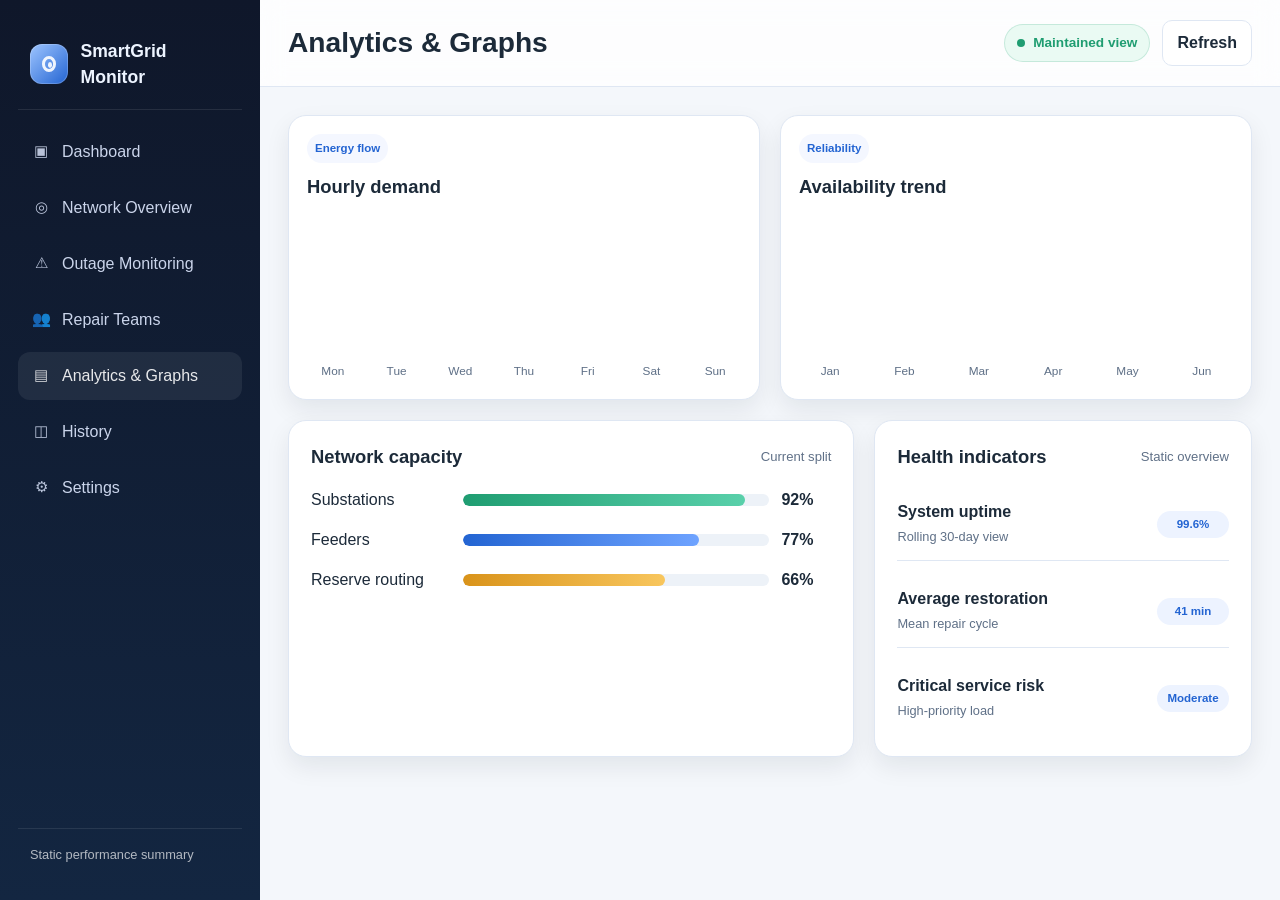
==== analytics.html @ f93d68ac "Update project" ====
<!DOCTYPE html>
<html lang="en">
  <head>
    <meta charset="UTF-8" />
    <meta name="viewport" content="width=device-width, initial-scale=1.0" />
    <meta name="description" content="Analytics and graph summary for SmartGrid Monitor." />
    <title>SmartGrid Monitor | Analytics</title>
    <link rel="stylesheet" href="css/styles.css" />
  </head>
  <body>
    <div class="app-shell">
      <aside class="sidebar" aria-label="Main navigation">
        <div class="brand">
          <div class="brand-mark" aria-hidden="true"></div>
          <div class="brand-text">SmartGrid Monitor</div>
        </div>

        <nav class="nav" aria-label="Sidebar navigation">
          <a class="nav-item" href="index.html"><span class="nav-icon">▣</span> Dashboard</a>
          <a class="nav-item" href="network.html"><span class="nav-icon">◎</span> Network Overview</a>
          <a class="nav-item" href="outages.html"><span class="nav-icon">⚠</span> Outage Monitoring</a>
          <a class="nav-item" href="teams.html"><span class="nav-icon">👥</span> Repair Teams</a>
          <a class="nav-item active" href="analytics.html"><span class="nav-icon">▤</span> Analytics &amp; Graphs</a>
          <a class="nav-item" href="history.html"><span class="nav-icon">◫</span> History</a>
          <a class="nav-item" href="settings.html"><span class="nav-icon">⚙</span> Settings</a>
        </nav>

        <div class="sidebar-footer">Static performance summary</div>
      </aside>

      <div class="main-panel">
        <header class="topbar">
          <div class="page-heading">
            <h1>Analytics &amp; Graphs</h1>
          </div>
          <div class="topbar-meta">
            <span class="status-pill"><span class="status-dot"></span> Maintained view</span>
            <a class="header-action" href="analytics.html">Refresh</a>
          </div>
        </header>

        <main class="content">
          <div class="chart-grid">
            <article class="card chart-card">
              <span class="static-note">Energy flow</span>
              <h2 class="panel-title">Hourly demand</h2>
              <div class="bar-chart" aria-label="Bar chart of power demand">
                <div class="bar-group"><div class="bar-stack"><div class="bar" style="height: 62%"></div></div><span class="bar-label">Mon</span></div>
                <div class="bar-group"><div class="bar-stack"><div class="bar" style="height: 70%"></div></div><span class="bar-label">Tue</span></div>
                <div class="bar-group"><div class="bar-stack"><div class="bar" style="height: 58%"></div></div><span class="bar-label">Wed</span></div>
                <div class="bar-group"><div class="bar-stack"><div class="bar alt" style="height: 88%"></div></div><span class="bar-label">Thu</span></div>
                <div class="bar-group"><div class="bar-stack"><div class="bar alt" style="height: 76%"></div></div><span class="bar-label">Fri</span></div>
                <div class="bar-group"><div class="bar-stack"><div class="bar warn" style="height: 65%"></div></div><span class="bar-label">Sat</span></div>
                <div class="bar-group"><div class="bar-stack"><div class="bar danger" style="height: 34%"></div></div><span class="bar-label">Sun</span></div>
              </div>
            </article>

            <article class="card chart-card">
              <span class="static-note">Reliability</span>
              <h2 class="panel-title">Availability trend</h2>
              <div class="bar-chart" aria-label="Reliability trend chart">
                <div class="bar-group"><div class="bar-stack"><div class="bar alt" style="height: 88%"></div></div><span class="bar-label">Jan</span></div>
                <div class="bar-group"><div class="bar-stack"><div class="bar alt" style="height: 92%"></div></div><span class="bar-label">Feb</span></div>
                <div class="bar-group"><div class="bar-stack"><div class="bar" style="height: 86%"></div></div><span class="bar-label">Mar</span></div>
                <div class="bar-group"><div class="bar-stack"><div class="bar warn" style="height: 76%"></div></div><span class="bar-label">Apr</span></div>
                <div class="bar-group"><div class="bar-stack"><div class="bar danger" style="height: 56%"></div></div><span class="bar-label">May</span></div>
                <div class="bar-group"><div class="bar-stack"><div class="bar" style="height: 81%"></div></div><span class="bar-label">Jun</span></div>
              </div>
            </article>
          </div>

          <section class="section-grid" style="margin-top: 20px;">
            <article class="card panel">
              <div class="panel-header">
                <h2 class="panel-title">Network capacity</h2>
                <span class="muted">Current split</span>
              </div>

              <div class="progress-stack">
                <div class="progress-row">
                  <span>Substations</span>
                  <div class="progress-bar"><span class="safe" style="width: 92%"></span></div>
                  <strong>92%</strong>
                </div>
                <div class="progress-row">
                  <span>Feeders</span>
                  <div class="progress-bar"><span style="width: 77%"></span></div>
                  <strong>77%</strong>
                </div>
                <div class="progress-row">
                  <span>Reserve routing</span>
                  <div class="progress-bar"><span class="warn" style="width: 66%"></span></div>
                  <strong>66%</strong>
                </div>
              </div>
            </article>

            <article class="card panel">
              <div class="panel-header">
                <h2 class="panel-title">Health indicators</h2>
                <span class="muted">Static overview</span>
              </div>

              <div class="signal-list">
                <div class="signal-item">
                  <div class="signal-meta">
                    <strong>System uptime</strong>
                    <span>Rolling 30-day view</span>
                  </div>
                  <span class="badge">99.6%</span>
                </div>
                <div class="signal-item">
                  <div class="signal-meta">
                    <strong>Average restoration</strong>
                    <span>Mean repair cycle</span>
                  </div>
                  <span class="badge">41 min</span>
                </div>
                <div class="signal-item">
                  <div class="signal-meta">
                    <strong>Critical service risk</strong>
                    <span>High-priority load</span>
                  </div>
                  <span class="badge">Moderate</span>
                </div>
              </div>
            </article>
          </section>
        </main>
      </div>
    </div>
  </body>
</html>
---- css/styles.css ----
:root {
  --bg: #f4f7fb;
  --panel: #ffffff;
  --panel-soft: #edf3ff;
  --sidebar: #0f172a;
  --sidebar-soft: #132641;
  --nav: #dfeafc;
  --line: #dfe7f3;
  --text: #1c2a39;
  --muted: #5f7087;
  --blue: #2364d2;
  --blue-soft: #e9f1ff;
  --green: #1f9d71;
  --green-soft: #eafaf3;
  --red: #dc3d4b;
  --red-soft: #ffebee;
  --amber: #d9931a;
  --amber-soft: #fff4dc;
  --gray: #7f8fa8;
  --shadow: 0 10px 25px rgba(15, 23, 42, 0.08);
}

* { box-sizing: border-box; }

html { scroll-behavior: smooth; }

body {
  margin: 0;
  font-family: "Segoe UI", Tahoma, sans-serif;
  background: var(--bg);
  color: var(--text);
  line-height: 1.5;
}

a { color: inherit; text-decoration: none; }

img { max-width: 100%; display: block; }

.app-shell {
  display: grid;
  grid-template-columns: 260px minmax(0, 1fr);
  min-height: 100vh;
}

.sidebar {
  background: linear-gradient(180deg, var(--sidebar) 0%, var(--sidebar-soft) 100%);
  color: #edf4ff;
  padding: 28px 18px;
  display: flex;
  flex-direction: column;
}

.brand {
  display: flex;
  align-items: center;
  gap: 12px;
  padding: 10px 12px 18px;
  border-bottom: 1px solid rgba(255,255,255,0.09);
  margin-bottom: 18px;
}

.brand-mark {
  width: 40px;
  height: 40px;
  border-radius: 12px;
  background: linear-gradient(135deg, #9ec5ff 0%, #2364d2 100%);
  position: relative;
  box-shadow: inset 0 0 0 1px rgba(255,255,255,0.2);
}

.brand-mark::before,
.brand-mark::after {
  content: "";
  position: absolute;
  inset: 12px;
  border-radius: 50%;
  border: 3px solid rgba(255,255,255,0.9);
}

.brand-mark::after {
  inset: 18px 16px 16px 18px;
  border-width: 2px;
}

.brand-text {
  font-size: 1.1rem;
  font-weight: 700;
}

.nav {
  display: flex;
  flex-direction: column;
  gap: 8px;
}

.nav-item {
  display: flex;
  align-items: center;
  gap: 12px;
  padding: 12px 14px;
  border-radius: 12px;
  color: #dfe9ff;
  opacity: 0.9;
  transition: 0.2s ease;
}

.nav-item:hover,
.nav-item.active {
  background: rgba(255,255,255,0.08);
  color: #ffffff;
}

.nav-icon {
  width: 18px;
  text-align: center;
  font-size: 0.95rem;
  opacity: 0.9;
}

.sidebar-footer {
  margin-top: auto;
  padding: 16px 12px 8px;
  border-top: 1px solid rgba(255,255,255,0.09);
  font-size: 0.8rem;
  color: rgba(255,255,255,0.68);
}

.main-panel {
  min-width: 0;
  display: flex;
  flex-direction: column;
}

.topbar {
  background: rgba(255,255,255,0.76);
  backdrop-filter: blur(12px);
  border-bottom: 1px solid var(--line);
  padding: 20px 28px;
  display: flex;
  align-items: center;
  justify-content: space-between;
  gap: 12px;
}

.page-heading h1 {
  margin: 0;
  font-size: clamp(1.6rem, 2.2vw, 2.2rem);
}

.topbar-meta {
  display: flex;
  align-items: center;
  gap: 12px;
}

.status-pill {
  display: inline-flex;
  align-items: center;
  gap: 8px;
  border-radius: 999px;
  padding: 8px 12px;
  font-size: 0.85rem;
  font-weight: 600;
  background: var(--green-soft);
  color: var(--green);
  border: 1px solid rgba(31,157,113,0.18);
}

.status-dot {
  width: 8px;
  height: 8px;
  border-radius: 50%;
  background: currentColor;
  display: inline-block;
}

.header-action {
  padding: 10px 14px;
  border-radius: 10px;
  border: 1px solid var(--line);
  background: var(--panel);
  color: var(--text);
  font-weight: 600;
}

.content {
  padding: 28px;
}

.grid {
  display: grid;
  gap: 20px;
}

.stats-grid {
  grid-template-columns: repeat(auto-fit, minmax(180px, 1fr));
}

.card {
  background: var(--panel);
  border: 1px solid var(--line);
  border-radius: 18px;
  box-shadow: var(--shadow);
}

.stat-card {
  padding: 20px 18px;
  display: flex;
  flex-direction: column;
  gap: 8px;
}

.stat-label {
  color: var(--muted);
  font-size: 0.78rem;
  text-transform: uppercase;
  letter-spacing: 0.04em;
  font-weight: 700;
}

.stat-value {
  font-size: clamp(1.7rem, 2.1vw, 2.2rem);
  font-weight: 700;
}

.stat-foot {
  color: var(--muted);
  font-size: 0.8rem;
}

.green-bg { background: var(--green-soft); }
.red-bg { background: var(--red-soft); }
.blue-bg { background: var(--blue-soft); }
.amber-bg { background: var(--amber-soft); }
.gray-bg { background: #f1f3f8; }

.section-grid {
  display: grid;
  grid-template-columns: 1.5fr 1fr;
  gap: 20px;
}

.panel {
  padding: 22px;
}

.panel-header {
  display: flex;
  align-items: center;
  justify-content: space-between;
  gap: 16px;
  margin-bottom: 18px;
}

.panel-title {
  margin: 0;
  font-size: 1.15rem;
}

.muted {
  color: var(--muted);
  font-size: 0.82rem;
}

.progress-stack {
  display: grid;
  gap: 16px;
}

.progress-row {
  display: grid;
  grid-template-columns: 140px 1fr 50px;
  align-items: center;
  gap: 12px;
}

.progress-bar {
  position: relative;
  height: 12px;
  background: #edf2f8;
  border-radius: 999px;
  overflow: hidden;
}

.progress-bar span {
  display: block;
  height: 100%;
  border-radius: inherit;
  background: linear-gradient(90deg, var(--blue) 0%, #6ea3ff 100%);
}

.progress-bar .warn { background: linear-gradient(90deg, var(--amber) 0%, #f8c65d 100%); }
.progress-bar .danger { background: linear-gradient(90deg, var(--red) 0%, #f07d8d 100%); }
.progress-bar .safe { background: linear-gradient(90deg, var(--green) 0%, #59d0aa 100%); }

.district-grid {
  display: grid;
  grid-template-columns: repeat(3, minmax(0, 1fr));
  gap: 16px;
}

.district-card {
  padding: 16px;
  border-radius: 14px;
  border: 1px solid var(--line);
  background: linear-gradient(180deg, #ffffff 0%, #f7faff 100%);
}

.district-card h3 {
  margin: 0 0 12px;
  font-size: 1rem;
}

.mini-bars {
  display: grid;
  gap: 10px;
}

.mini-row {
  display: grid;
  grid-template-columns: 80px 1fr 34px;
  align-items: center;
  gap: 8px;
  font-size: 0.78rem;
  color: var(--muted);
}

.table-wrap {
  overflow-x: auto;
}

.table {
  width: 100%;
  border-collapse: collapse;
}

.table th,
.table td {
  text-align: left;
  padding: 12px 10px;
  border-bottom: 1px solid var(--line);
  vertical-align: top;
}

.table th {
  color: var(--muted);
  background: #f8faff;
  font-size: 0.76rem;
  text-transform: uppercase;
  letter-spacing: 0.04em;
}

.status-label {
  display: inline-flex;
  align-items: center;
  justify-content: center;
  border-radius: 999px;
  padding: 6px 10px;
  font-size: 0.74rem;
  font-weight: 700;
  border: 1px solid transparent;
}

.status-available { background: var(--green-soft); color: var(--green); }
.status-dispatched { background: var(--blue-soft); color: var(--blue); }
.status-repairing { background: var(--amber-soft); color: var(--amber); }
.status-unavailable { background: #f4f5f7; color: var(--gray); }
.status-critical { background: var(--red-soft); color: var(--red); }
.status-watch { background: var(--amber-soft); color: var(--amber); }

.signal-list {
  display: grid;
  gap: 14px;
}

.signal-item {
  display: flex;
  align-items: center;
  justify-content: space-between;
  gap: 12px;
  padding: 12px 0;
  border-bottom: 1px solid var(--line);
}

.signal-item:last-child { border-bottom: none; }

.signal-meta strong { display: block; }

.signal-meta span { color: var(--muted); font-size: 0.8rem; }

.badge {
  min-width: 72px;
  text-align: center;
  padding: 5px 8px;
  border-radius: 999px;
  font-size: 0.72rem;
  font-weight: 700;
  background: var(--panel-soft);
  color: var(--blue);
}

.timeline {
  display: grid;
  gap: 12px;
}

.timeline-item {
  display: grid;
  grid-template-columns: 42px 1fr;
  gap: 12px;
  align-items: start;
}

.timeline-dot {
  width: 12px;
  height: 12px;
  margin-top: 7px;
  border-radius: 50%;
  background: var(--blue);
  box-shadow: 0 0 0 4px rgba(35,100,210,0.12);
}

.timeline-item:nth-child(2) .timeline-dot { background: var(--green); box-shadow: 0 0 0 4px rgba(31,157,113,0.12); }
.timeline-item:nth-child(3) .timeline-dot { background: var(--amber); box-shadow: 0 0 0 4px rgba(217,147,26,0.12); }

.summary-strip {
  display: flex;
  flex-wrap: wrap;
  gap: 12px;
  margin-top: 12px;
}

.pill {
  background: var(--panel-soft);
  color: var(--blue);
  border: 1px solid rgba(35,100,210,0.12);
  padding: 7px 10px;
  border-radius: 999px;
  font-size: 0.8rem;
  font-weight: 600;
}

.network-board {
  background: linear-gradient(160deg, #f6faff 0%, #eef5ff 100%);
  border: 1px solid var(--line);
  border-radius: 18px;
  padding: 18px;
  overflow: hidden;
}

.network-svg {
  width: 100%;
  height: auto;
  display: block;
}

.legend {
  display: flex;
  flex-wrap: wrap;
  gap: 12px;
  margin-top: 16px;
}

.legend-item {
  display: inline-flex;
  align-items: center;
  gap: 8px;
  font-size: 0.8rem;
  color: var(--muted);
}

.legend-swatch {
  width: 14px;
  height: 14px;
  border-radius: 5px;
  display: inline-block;
}

.chart-grid {
  display: grid;
  grid-template-columns: repeat(2, minmax(0, 1fr));
  gap: 20px;
}

.chart-card {
  padding: 18px;
}

.bar-chart {
  display: flex;
  align-items: flex-end;
  gap: 12px;
  height: 180px;
  padding-top: 15px;
}

.bar-group {
  flex: 1;
  display: flex;
  flex-direction: column;
  align-items: center;
  justify-content: flex-end;
  gap: 10px;
  min-height: 100%;
}

.bar-stack {
  display: flex;
  align-items: flex-end;
  gap: 6px;
  min-height: 120px;
}

.bar {
  width: 18px;
  border-radius: 8px 8px 0 0;
  background: linear-gradient(180deg, var(--blue) 0%, #7cb6ff 100%);
}

.bar.alt { background: linear-gradient(180deg, var(--green) 0%, #7ed3af 100%); }
.bar.warn { background: linear-gradient(180deg, var(--amber) 0%, #f3d58d 100%); }
.bar.danger { background: linear-gradient(180deg, var(--red) 0%, #ef8f9a 100%); }

.bar-label {
  font-size: 0.74rem;
  color: var(--muted);
}

.static-note {
  display: inline-block;
  padding: 6px 8px;
  border-radius: 999px;
  background: #f4f7ff;
  color: var(--blue);
  font-size: 0.72rem;
  font-weight: 700;
  margin-bottom: 10px;
}

.details-card {
  padding: 18px;
  border-radius: 16px;
  background: linear-gradient(160deg, #ffffff 0%, #f8fbff 100%);
  border: 1px solid var(--line);
}

.details-grid {
  display: grid;
  grid-template-columns: repeat(2, minmax(0, 1fr));
  gap: 14px 18px;
}

.details-grid div {
  padding: 10px 12px;
  border-radius: 12px;
  background: #f7f9fd;
  border: 1px solid var(--line);
}

.details-grid strong {
  display: block;
  margin-bottom: 4px;
  font-size: 0.76rem;
  color: var(--muted);
  text-transform: uppercase;
  letter-spacing: 0.04em;
}

.settings-grid {
  display: grid;
  grid-template-columns: repeat(auto-fit, minmax(220px, 1fr));
  gap: 18px;
}

.setting-card {
  padding: 18px;
}

.setting-list {
  list-style: none;
  margin: 0;
  padding: 0;
  display: grid;
  gap: 10px;
}

.setting-list li {
  display: flex;
  justify-content: space-between;
  gap: 12px;
  padding-bottom: 8px;
  border-bottom: 1px solid var(--line);
  color: var(--muted);
}

.setting-list li:last-child { border-bottom: none; padding-bottom: 0; }

.summary-box {
  display: grid;
  grid-template-columns: repeat(3, minmax(0, 1fr));
  gap: 16px;
  margin-top: 10px;
}

.kpi-box {
  padding: 18px;
  border-radius: 16px;
  background: linear-gradient(180deg, #f8fbff 0%, #eef5ff 100%);
  border: 1px solid var(--line);
}

.kpi-box strong {
  display: block;
  font-size: 1.5rem;
  margin-top: 4px;
}

.filter-row {
  display: flex;
  gap: 10px;
  flex-wrap: wrap;
  margin-bottom: 16px;
}

.filter-chip {
  display: inline-flex;
  align-items: center;
  justify-content: center;
  padding: 8px 12px;
  border-radius: 999px;
  border: 1px solid var(--line);
  background: var(--panel);
  font-weight: 600;
  color: var(--muted);
}

.filter-chip.active {
  background: var(--blue-soft);
  border-color: rgba(35,100,210,0.2);
  color: var(--blue);
}

@media (max-width: 980px) {
  .app-shell {
    grid-template-columns: 1fr;
  }

  .sidebar {
    padding-bottom: 12px;
  }

  .nav {
    display: grid;
    grid-template-columns: repeat(2, minmax(0, 1fr));
  }

  .section-grid,
  .chart-grid,
  .district-grid {
    grid-template-columns: 1fr;
  }
}

@media (max-width: 640px) {
  .content,
  .topbar {
    padding-left: 16px;
    padding-right: 16px;
  }

  .topbar {
    flex-wrap: wrap;
  }

  .nav {
    grid-template-columns: 1fr;
  }

  .summary-box {
    grid-template-columns: 1fr;
  }

  .progress-row {
    grid-template-columns: 1fr;
    gap: 8px;
  }

  .details-grid {
    grid-template-columns: 1fr;
  }
}
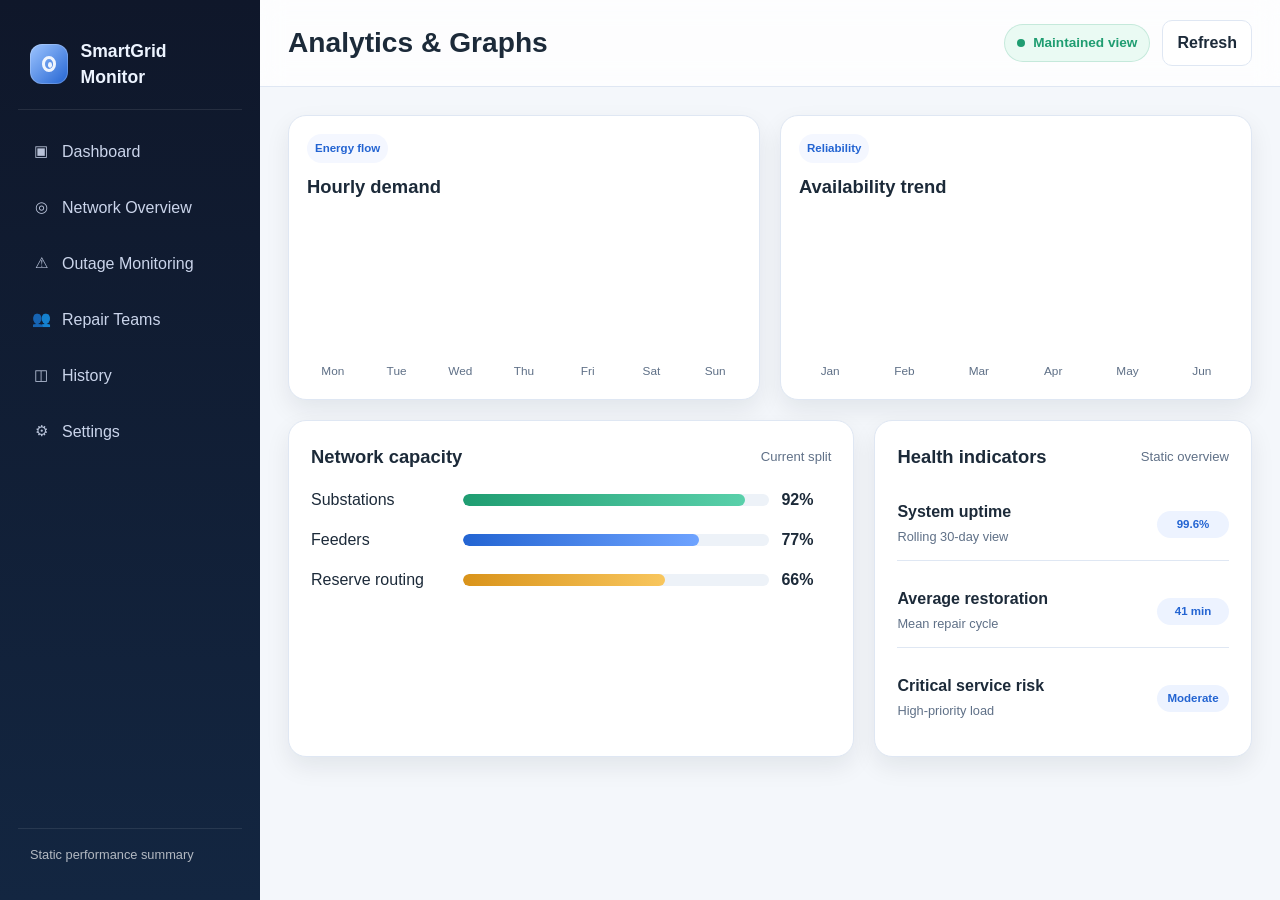
==== commit 6f23f8df: "frontend update" ====
--- a/analytics.html
+++ b/analytics.html
@@ -20,7 +20,6 @@
           <a class="nav-item" href="network.html"><span class="nav-icon">◎</span> Network Overview</a>
           <a class="nav-item" href="outages.html"><span class="nav-icon">⚠</span> Outage Monitoring</a>
           <a class="nav-item" href="teams.html"><span class="nav-icon">👥</span> Repair Teams</a>
-          <a class="nav-item active" href="analytics.html"><span class="nav-icon">▤</span> Analytics &amp; Graphs</a>
           <a class="nav-item" href="history.html"><span class="nav-icon">◫</span> History</a>
           <a class="nav-item" href="settings.html"><span class="nav-icon">⚙</span> Settings</a>
         </nav>
--- a/css/styles.css
+++ b/css/styles.css
@@ -166,6 +166,50 @@
   border: 1px solid rgba(31,157,113,0.18);
 }
 
+.grid-status-badge {
+  display: inline-flex;
+  align-items: center;
+  gap: 8px;
+  border: 1px solid transparent;
+  border-radius: 999px;
+  padding: 8px 12px;
+  font-size: 0.85rem;
+  font-weight: 700;
+  white-space: nowrap;
+}
+
+.grid-status-badge::before {
+  width: 8px;
+  height: 8px;
+  border-radius: 50%;
+  background: currentColor;
+  content: "";
+}
+
+.grid-status-badge.is-loading {
+  background: #f1f3f8;
+  border-color: var(--line);
+  color: var(--muted);
+}
+
+.grid-status-badge.is-stable {
+  background: var(--green-soft);
+  border-color: rgba(31,157,113,0.22);
+  color: var(--green);
+}
+
+.grid-status-badge.is-outage {
+  background: var(--amber-soft);
+  border-color: rgba(217,147,26,0.24);
+  color: var(--amber);
+}
+
+.grid-status-badge.is-critical {
+  background: var(--red-soft);
+  border-color: rgba(220,61,75,0.22);
+  color: var(--red);
+}
+
 .status-dot {
   width: 8px;
   height: 8px;
@@ -240,6 +284,60 @@
   gap: 20px;
 }
 
+.section-grid > * {
+  min-width: 0;
+}
+
+.network-action-layout {
+  display: grid;
+  grid-template-columns: minmax(0, 1fr) 220px;
+  align-items: stretch;
+  gap: 16px;
+  min-width: 0;
+}
+
+.network-actions {
+  display: flex;
+  flex-direction: column;
+  justify-content: center;
+  gap: 12px;
+}
+
+.network-actions .panel-title {
+  margin-bottom: 6px;
+}
+
+.network-actions .header-action {
+  width: 100%;
+  min-height: 44px;
+  cursor: pointer;
+  transition: background-color 180ms ease, border-color 180ms ease,
+    box-shadow 180ms ease, color 180ms ease, transform 180ms ease;
+}
+
+.network-actions .header-action:hover {
+  border-color: #b9c9df;
+  background: #f5f8fd;
+  box-shadow: 0 5px 12px rgba(15, 23, 42, 0.09);
+  transform: translateY(-1px);
+}
+
+.network-actions .header-action:focus-visible {
+  outline: 3px solid rgba(35, 100, 210, 0.3);
+  outline-offset: 2px;
+}
+
+.network-actions .header-action.is-primary {
+  border-color: var(--blue);
+  background: var(--blue);
+  color: #ffffff;
+}
+
+.network-actions .header-action.is-primary:hover {
+  border-color: #174eae;
+  background: #174eae;
+}
+
 .panel {
   padding: 22px;
 }
@@ -367,6 +465,21 @@
 .status-unavailable { background: #f4f5f7; color: var(--gray); }
 .status-critical { background: var(--red-soft); color: var(--red); }
 .status-watch { background: var(--amber-soft); color: var(--amber); }
+
+.priority-score {
+  display: inline-flex;
+  align-items: center;
+  justify-content: center;
+  min-width: 72px;
+  padding: 5px 10px;
+  border: 1px solid rgba(35, 100, 210, 0.18);
+  border-radius: 999px;
+  background: var(--blue-soft);
+  color: var(--blue);
+  font-size: 0.8rem;
+  font-weight: 700;
+  white-space: nowrap;
+}
 
 .signal-list {
   display: grid;
@@ -454,6 +567,77 @@
   display: block;
 }
 
+.modal[hidden] {
+  display: none;
+}
+
+.modal {
+  position: fixed;
+  inset: 0;
+  z-index: 1000;
+  display: grid;
+  place-items: center;
+  padding: 20px;
+}
+
+.modal-backdrop {
+  position: absolute;
+  inset: 0;
+  background: rgba(15, 23, 42, 0.48);
+}
+
+.modal-dialog {
+  position: relative;
+  z-index: 1;
+  width: min(100%, 480px);
+  padding: 24px;
+  background: var(--panel);
+  box-shadow: 0 24px 70px rgba(15, 23, 42, 0.24);
+}
+
+.modal-close {
+  border: 0;
+  background: transparent;
+  color: var(--muted);
+  font-size: 1.6rem;
+  cursor: pointer;
+}
+
+.form-field {
+  display: grid;
+  gap: 6px;
+  margin: 16px 0;
+}
+
+.form-field label {
+  font-size: 0.9rem;
+  font-weight: 600;
+}
+
+.form-field input,
+.form-field select {
+  width: 100%;
+  padding: 10px 12px;
+  border: 1px solid var(--line);
+  border-radius: 10px;
+  background: var(--panel);
+  color: var(--text);
+  font: inherit;
+}
+
+.modal-actions {
+  display: flex;
+  justify-content: flex-end;
+  gap: 10px;
+  margin-top: 20px;
+}
+
+.modal-error {
+  min-height: 1.2em;
+  margin: 8px 0;
+  color: var(--red);
+}
+
 .legend {
   display: flex;
   flex-wrap: wrap;
@@ -656,8 +840,23 @@
 
   .section-grid,
   .chart-grid,
-  .district-grid {
+  .district-grid,
+  .network-action-layout {
     grid-template-columns: 1fr;
+  }
+
+  .network-actions {
+    flex-direction: row;
+    flex-wrap: wrap;
+  }
+
+  .network-actions .header-action {
+    width: auto;
+    flex: 1 1 160px;
+  }
+
+  .network-actions .panel-title {
+    flex-basis: 100%;
   }
 }
 
@@ -672,6 +871,10 @@
     flex-wrap: wrap;
   }
 
+  .topbar-meta {
+    flex-wrap: wrap;
+  }
+
   .nav {
     grid-template-columns: 1fr;
   }
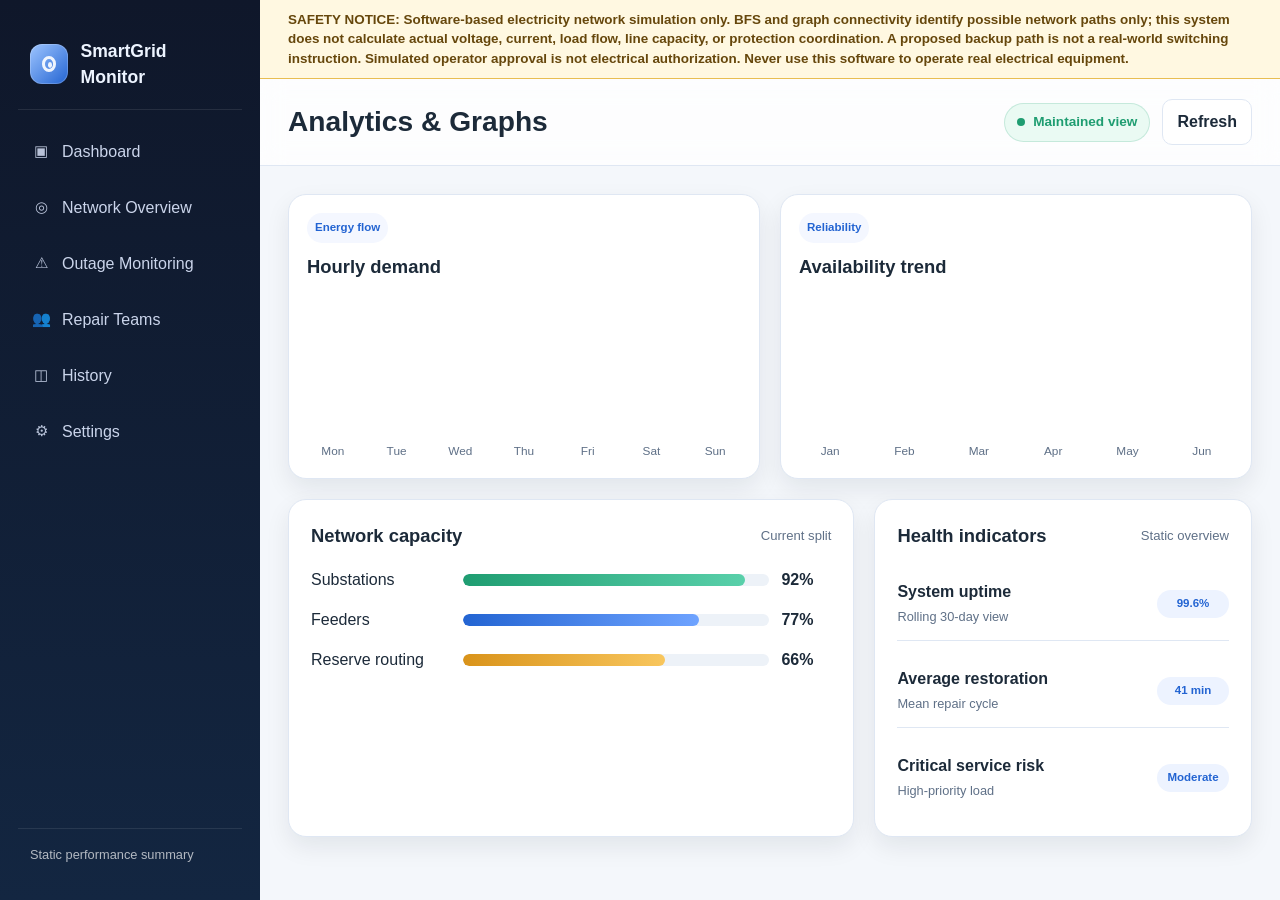
==== commit 628a9d56: "Approval & Repair time" ====
--- a/analytics.html
+++ b/analytics.html
@@ -28,6 +28,9 @@
       </aside>
 
       <div class="main-panel">
+        <aside class="safety-notice" role="note" aria-label="Electrical safety notice">
+          SAFETY NOTICE: Software-based electricity network simulation only. BFS and graph connectivity identify possible network paths only; this system does not calculate actual voltage, current, load flow, line capacity, or protection coordination. A proposed backup path is not a real-world switching instruction. Simulated operator approval is not electrical authorization. Never use this software to operate real electrical equipment.
+        </aside>
         <header class="topbar">
           <div class="page-heading">
             <h1>Analytics &amp; Graphs</h1>
--- a/css/styles.css
+++ b/css/styles.css
@@ -142,6 +142,19 @@
   gap: 12px;
 }
 
+.safety-notice {
+  position: sticky;
+  top: 0;
+  z-index: 5;
+  padding: 10px 28px;
+  border-bottom: 1px solid #e8be52;
+  background: #fff8e1;
+  color: #66470c;
+  font-size: 0.84rem;
+  font-weight: 700;
+  line-height: 1.45;
+}
+
 .page-heading h1 {
   margin: 0;
   font-size: clamp(1.6rem, 2.2vw, 2.2rem);
@@ -225,6 +238,12 @@
   background: var(--panel);
   color: var(--text);
   font-weight: 600;
+}
+
+.backup-action-button {
+  margin: 2px 6px 2px 0;
+  padding: 6px 9px;
+  font-size: 12px;
 }
 
 .content {
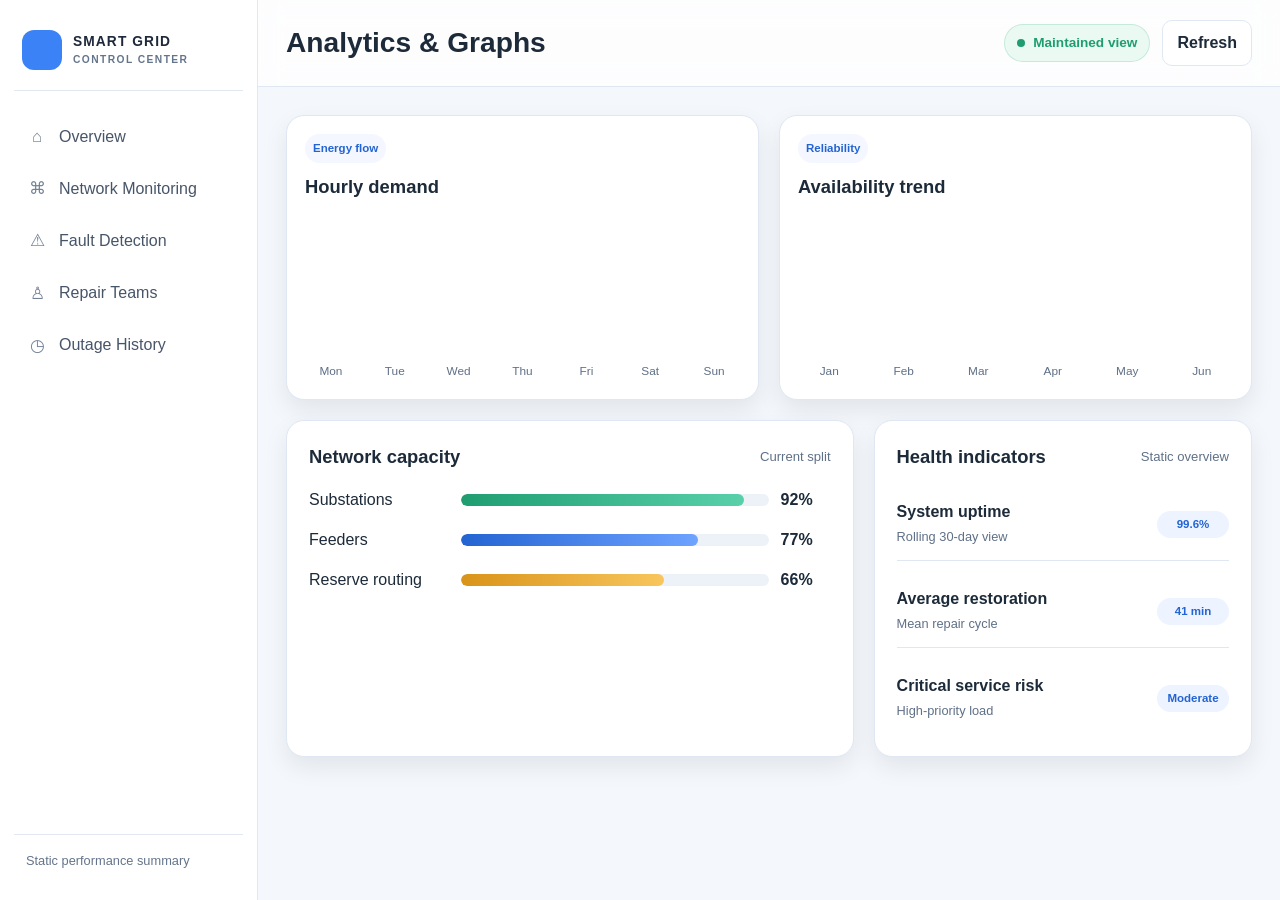
==== commit b7ae73aa: "Final fixes" ====
--- a/analytics.html
+++ b/analytics.html
@@ -7,30 +7,26 @@
     <title>SmartGrid Monitor | Analytics</title>
     <link rel="stylesheet" href="css/styles.css" />
   </head>
-  <body>
+  <body class="control-page">
     <div class="app-shell">
       <aside class="sidebar" aria-label="Main navigation">
         <div class="brand">
           <div class="brand-mark" aria-hidden="true"></div>
-          <div class="brand-text">SmartGrid Monitor</div>
+          <div class="brand-text"><strong>SMART GRID</strong><span>CONTROL CENTER</span></div>
         </div>
 
         <nav class="nav" aria-label="Sidebar navigation">
-          <a class="nav-item" href="index.html"><span class="nav-icon">▣</span> Dashboard</a>
-          <a class="nav-item" href="network.html"><span class="nav-icon">◎</span> Network Overview</a>
-          <a class="nav-item" href="outages.html"><span class="nav-icon">⚠</span> Outage Monitoring</a>
-          <a class="nav-item" href="teams.html"><span class="nav-icon">👥</span> Repair Teams</a>
-          <a class="nav-item" href="history.html"><span class="nav-icon">◫</span> History</a>
-          <a class="nav-item" href="settings.html"><span class="nav-icon">⚙</span> Settings</a>
+          <a class="nav-item" href="index.html" aria-label="Overview"><span class="nav-icon">⌂</span><span class="nav-label">Overview</span></a>
+          <a class="nav-item" href="network.html" aria-label="Network Monitoring"><span class="nav-icon">⌘</span><span class="nav-label">Network Monitoring</span></a>
+          <a class="nav-item" href="outages.html#fault-detection" aria-label="Fault Detection"><span class="nav-icon">⚠</span><span class="nav-label">Fault Detection</span></a>
+          <a class="nav-item" href="teams.html" aria-label="Repair Teams"><span class="nav-icon">♙</span><span class="nav-label">Repair Teams</span></a>
+          <a class="nav-item" href="history.html" aria-label="Outage History"><span class="nav-icon">◷</span><span class="nav-label">Outage History</span></a>
         </nav>
 
         <div class="sidebar-footer">Static performance summary</div>
       </aside>
 
       <div class="main-panel">
-        <aside class="safety-notice" role="note" aria-label="Electrical safety notice">
-          SAFETY NOTICE: Software-based electricity network simulation only. BFS and graph connectivity identify possible network paths only; this system does not calculate actual voltage, current, load flow, line capacity, or protection coordination. A proposed backup path is not a real-world switching instruction. Simulated operator approval is not electrical authorization. Never use this software to operate real electrical equipment.
-        </aside>
         <header class="topbar">
           <div class="page-heading">
             <h1>Analytics &amp; Graphs</h1>
--- a/css/styles.css
+++ b/css/styles.css
@@ -142,19 +142,6 @@
   gap: 12px;
 }
 
-.safety-notice {
-  position: sticky;
-  top: 0;
-  z-index: 5;
-  padding: 10px 28px;
-  border-bottom: 1px solid #e8be52;
-  background: #fff8e1;
-  color: #66470c;
-  font-size: 0.84rem;
-  font-weight: 700;
-  line-height: 1.45;
-}
-
 .page-heading h1 {
   margin: 0;
   font-size: clamp(1.6rem, 2.2vw, 2.2rem);
@@ -367,6 +354,34 @@
   justify-content: space-between;
   gap: 16px;
   margin-bottom: 18px;
+}
+
+.history-controls {
+  display: flex;
+  align-items: center;
+  flex-wrap: wrap;
+  gap: 12px;
+  margin-bottom: 16px;
+}
+
+.history-controls label {
+  font-weight: 600;
+}
+
+.history-controls input {
+  min-height: 40px;
+  padding: 8px 10px;
+  border: 1px solid var(--line);
+  border-radius: 10px;
+  background: var(--panel);
+  color: var(--text);
+  font: inherit;
+}
+
+.history-summary {
+  margin: 0;
+  color: var(--blue);
+  font-weight: 700;
 }
 
 .panel-title {
@@ -911,3 +926,1083 @@
     grid-template-columns: 1fr;
   }
 }
+
+.control-page .app-shell {
+  display: block;
+  min-height: 100vh;
+}
+
+.control-page .sidebar {
+  position: fixed;
+  inset: 0 auto 0 0;
+  z-index: 20;
+  width: 258px;
+  overflow-y: auto;
+  padding: 22px 14px;
+  border-right: 1px solid #e2e8f0;
+  background: #ffffff;
+  color: #1e293b;
+}
+
+.control-page .brand {
+  gap: 11px;
+  padding: 8px 8px 20px;
+  margin-bottom: 22px;
+  border-color: #e2e8f0;
+}
+
+.control-page .brand-mark {
+  flex: 0 0 40px;
+  width: 40px;
+  height: 40px;
+  border-radius: 12px;
+  background: #3b82f6;
+  box-shadow: none;
+}
+
+.control-page .brand-mark::before,
+.control-page .brand-mark::after {
+  display: none;
+}
+
+.control-page .brand-text {
+  display: grid;
+  gap: 2px;
+  font-size: 0.86rem;
+  letter-spacing: 0.08em;
+  line-height: 1.35;
+}
+
+.control-page .brand-text span {
+  color: #64748b;
+  font-size: 0.64rem;
+  letter-spacing: 0.14em;
+}
+
+.control-page .nav {
+  display: flex;
+  gap: 5px;
+}
+
+.control-page .nav-item {
+  min-height: 44px;
+  padding: 10px 12px;
+  border: 1px solid transparent;
+  border-radius: 10px;
+  color: #475569;
+  opacity: 1;
+  transition: background-color 160ms ease, color 160ms ease, border-color 160ms ease;
+}
+
+.control-page .nav-item:hover {
+  background: #f1f5f9;
+  color: #1e293b;
+}
+
+.control-page .nav-item.active {
+  border-color: rgba(59, 130, 246, 0.18);
+  background: #eff6ff;
+  color: #1d4ed8;
+}
+
+.control-page .nav-item.active::before {
+  width: 3px;
+  height: 22px;
+  margin-left: -13px;
+  border-radius: 0 4px 4px 0;
+  background: #3b82f6;
+  content: "";
+}
+
+.control-page .nav-icon {
+  flex: 0 0 20px;
+  color: #64748b;
+  font-size: 1.05rem;
+}
+
+.control-page .nav-item.active .nav-icon {
+  color: #2563eb;
+}
+
+.control-page .nav-label {
+  min-width: 0;
+}
+
+.control-page .sidebar-footer {
+  border-color: #e2e8f0;
+  color: #64748b;
+}
+
+.control-page .main-panel {
+  min-height: 100vh;
+  margin-left: 258px;
+}
+
+.control-page .nav-item:focus-visible {
+  outline: 2px solid #3b82f6;
+  outline-offset: 2px;
+}
+
+@media (max-width: 980px) {
+  .control-page .sidebar {
+    width: 72px;
+    padding: 16px 9px;
+  }
+
+  .control-page .brand {
+    justify-content: center;
+    padding: 4px 0 16px;
+  }
+
+  .control-page .brand-text,
+  .control-page .nav-label,
+  .control-page .sidebar-footer {
+    display: none;
+  }
+
+  .control-page .nav {
+    display: flex;
+    gap: 8px;
+  }
+
+  .control-page .nav-item {
+    justify-content: center;
+    padding: 10px 8px;
+  }
+
+  .control-page .nav-item.active::before {
+    margin-left: -9px;
+  }
+
+  .control-page .main-panel {
+    margin-left: 72px;
+  }
+}
+
+@media (max-width: 640px) {
+  .control-page .sidebar {
+    padding: 14px 6px;
+  }
+
+  .control-page .brand-mark {
+    width: 36px;
+    height: 36px;
+    flex-basis: 36px;
+  }
+
+  .control-page .content,
+  .control-page .topbar {
+    padding-left: 12px;
+    padding-right: 12px;
+  }
+}
+
+.dashboard-page {
+  --bg: #f5f7fb;
+  --panel: #ffffff;
+  --panel-soft: #eff6ff;
+  --sidebar: #ffffff;
+  --sidebar-soft: #ffffff;
+  --nav: #dfeafc;
+  --line: #e2e8f0;
+  --text: #1e293b;
+  --muted: #64748b;
+  --blue: #3b82f6;
+  --blue-soft: #eff6ff;
+  --green: #22c55e;
+  --green-soft: #ecfdf3;
+  --red: #ef4444;
+  --red-soft: #fef2f2;
+  --amber: #f59e0b;
+  --amber-soft: #fffbeb;
+  --cyan: #0891b2;
+  --gray: #64748b;
+  --shadow: 0 8px 22px rgba(15, 23, 42, 0.06);
+  background: var(--bg);
+  color: var(--text);
+}
+
+.dashboard-page .app-shell {
+  --sidebar-width: 258px;
+  display: block;
+  min-height: 100vh;
+}
+
+.dashboard-page .sidebar {
+  position: fixed;
+  inset: 0 auto 0 0;
+  z-index: 20;
+  width: var(--sidebar-width);
+  overflow-y: auto;
+  padding: 22px 14px;
+  background: var(--sidebar);
+  color: var(--text);
+  border-right: 1px solid var(--line);
+  transition: width 180ms ease;
+}
+
+.dashboard-page .brand {
+  position: relative;
+  gap: 11px;
+  padding: 8px 8px 20px;
+  margin-bottom: 22px;
+  border-color: var(--line);
+}
+
+.dashboard-page .brand-mark {
+  display: grid;
+  flex: 0 0 40px;
+  place-items: center;
+  color: #ffffff;
+  font-size: 1.2rem;
+  background: var(--blue);
+  border-radius: 12px;
+  box-shadow: none;
+}
+
+.dashboard-page .brand-mark::before,
+.dashboard-page .brand-mark::after {
+  display: none;
+}
+
+.dashboard-page .brand-text {
+  display: grid;
+  gap: 2px;
+  font-size: 0.86rem;
+  letter-spacing: 0.08em;
+  line-height: 1.35;
+}
+
+.dashboard-page .brand-text span {
+  color: var(--muted);
+  font-size: 0.64rem;
+  letter-spacing: 0.14em;
+}
+
+.sidebar-toggle {
+  display: grid;
+  width: 26px;
+  height: 26px;
+  margin-left: auto;
+  place-items: center;
+  border: 1px solid var(--line);
+  border-radius: 8px;
+  background: var(--panel);
+  color: var(--muted);
+  cursor: pointer;
+}
+
+.dashboard-page .nav {
+  gap: 5px;
+}
+
+.dashboard-page .nav-item {
+  min-height: 44px;
+  padding: 10px 12px;
+  color: #475569;
+  border: 1px solid transparent;
+  border-radius: 10px;
+  opacity: 1;
+  transition: background-color 160ms ease, color 160ms ease, border-color 160ms ease;
+}
+
+.dashboard-page .nav-item:hover {
+  background: #f1f5f9;
+  color: var(--text);
+}
+
+.dashboard-page .nav-item.active {
+  color: #1d4ed8;
+  border-color: rgba(59, 130, 246, 0.18);
+  background: #eff6ff;
+}
+
+.dashboard-page .nav-item.active::before {
+  width: 3px;
+  height: 22px;
+  margin-left: -13px;
+  border-radius: 0 4px 4px 0;
+  background: var(--blue);
+  content: "";
+}
+
+.dashboard-page .nav-icon {
+  flex: 0 0 20px;
+  color: #64748b;
+  font-size: 1.05rem;
+}
+
+.dashboard-page .nav-icon svg {
+  display: block;
+  width: 18px;
+  height: 18px;
+  fill: none;
+  stroke: currentColor;
+  stroke-linecap: round;
+  stroke-linejoin: round;
+  stroke-width: 1.7;
+}
+
+.dashboard-page .nav-item.active .nav-icon {
+  color: #2563eb;
+}
+
+.dashboard-page .sidebar-footer {
+  display: flex;
+  align-items: center;
+  gap: 9px;
+  padding: 16px 10px 6px;
+  border-color: var(--line);
+  color: var(--muted);
+}
+
+.dashboard-page .status-dot {
+  width: 7px;
+  height: 7px;
+  background: var(--green);
+  box-shadow: 0 0 8px rgba(34, 197, 94, 0.25);
+}
+
+.dashboard-page .main-panel {
+  min-height: 100vh;
+  margin-left: var(--sidebar-width);
+  background: var(--bg);
+  transition: margin-left 180ms ease;
+}
+
+.dashboard-page .app-shell.sidebar-collapsed {
+  --sidebar-width: 78px;
+}
+
+.dashboard-page .sidebar-collapsed .brand {
+  justify-content: center;
+  padding-right: 0;
+  padding-left: 0;
+}
+
+.dashboard-page .sidebar-collapsed .brand-text,
+.dashboard-page .sidebar-collapsed .nav-label,
+.dashboard-page .sidebar-collapsed .sidebar-footer {
+  display: none;
+}
+
+.dashboard-page .sidebar-collapsed .sidebar-toggle {
+  position: absolute;
+  right: 0;
+  transform: translateX(50%);
+  background: var(--panel);
+}
+
+.dashboard-page .sidebar-collapsed .nav-item {
+  justify-content: center;
+  padding-right: 8px;
+  padding-left: 8px;
+}
+
+.dashboard-page .sidebar-collapsed .nav-item.active::before {
+  margin-left: -9px;
+}
+
+.dashboard-page .topbar {
+  position: sticky;
+  top: 0;
+  z-index: 10;
+  min-height: 86px;
+  padding: 16px 28px;
+  border-bottom-color: var(--line);
+  background: rgba(255, 255, 255, 0.94);
+  backdrop-filter: blur(12px);
+}
+
+.dashboard-page .page-heading h1 {
+  margin-top: 2px;
+  font-size: 1.65rem;
+  letter-spacing: -0.02em;
+}
+
+.eyebrow {
+  display: block;
+  color: var(--muted);
+  font-size: 0.64rem;
+  font-weight: 700;
+  letter-spacing: 0.13em;
+}
+
+.dashboard-page .topbar-meta {
+  flex-wrap: wrap;
+  justify-content: flex-end;
+  gap: 10px;
+}
+
+.dashboard-page .status-pill,
+.dashboard-page .grid-status-badge {
+  padding: 7px 10px;
+  font-size: 0.76rem;
+}
+
+.dashboard-page .status-pill {
+  max-width: 260px;
+  overflow: hidden;
+  border-color: var(--line);
+  background: var(--panel);
+  color: var(--muted);
+  text-overflow: ellipsis;
+  white-space: nowrap;
+}
+
+.dashboard-page .grid-status-badge.is-loading {
+  border-color: var(--line);
+  background: var(--panel);
+  color: var(--muted);
+}
+
+.dashboard-page .grid-status-badge.is-stable {
+  border-color: rgba(34, 197, 94, 0.2);
+  background: var(--green-soft);
+  color: var(--green);
+}
+
+.dashboard-page .grid-status-badge.is-outage {
+  border-color: rgba(245, 158, 11, 0.24);
+  background: var(--amber-soft);
+  color: var(--amber);
+}
+
+.dashboard-page .grid-status-badge.is-critical {
+  border-color: rgba(239, 68, 68, 0.24);
+  background: var(--red-soft);
+  color: var(--red);
+}
+
+.last-updated {
+  color: var(--muted);
+  font-size: 0.72rem;
+  white-space: nowrap;
+}
+
+.operator-profile {
+  display: flex;
+  align-items: center;
+  gap: 8px;
+  color: #334155;
+  font-size: 0.8rem;
+  white-space: nowrap;
+}
+
+.operator-avatar {
+  display: grid;
+  width: 31px;
+  height: 31px;
+  place-items: center;
+  border: 1px solid #dbe3ee;
+  border-radius: 50%;
+  background: #f1f5f9;
+  color: #64748b;
+  font-size: 0.65rem;
+}
+
+.dashboard-page .content {
+  display: grid;
+  gap: 18px;
+  padding: 22px 28px 32px;
+}
+
+.overview-stats {
+  display: grid;
+  grid-template-columns: repeat(6, minmax(0, 1fr));
+  gap: 12px;
+}
+
+.dashboard-page .card {
+  border-color: var(--line);
+  background: var(--panel);
+  box-shadow: var(--shadow);
+}
+
+.dashboard-page .stat-card {
+  min-width: 0;
+  min-height: 136px;
+  flex-direction: row;
+  align-items: flex-start;
+  gap: 12px;
+  padding: 17px 14px;
+}
+
+.stat-icon {
+  display: grid;
+  flex: 0 0 36px;
+  width: 36px;
+  height: 36px;
+  place-items: center;
+  border-radius: 10px;
+  font-size: 1.05rem;
+  font-weight: 700;
+}
+
+.icon-blue { background: var(--blue-soft); color: #60a5fa; }
+.icon-cyan { background: rgba(34, 211, 238, 0.12); color: var(--cyan); }
+.icon-red { background: var(--red-soft); color: var(--red); }
+.icon-amber { background: var(--amber-soft); color: var(--amber); }
+.icon-green { background: var(--green-soft); color: var(--green); }
+
+.stat-copy {
+  display: grid;
+  min-width: 0;
+  gap: 4px;
+}
+
+.dashboard-page .stat-label {
+  color: #64748b;
+  font-size: 0.68rem;
+  letter-spacing: 0.035em;
+  line-height: 1.4;
+}
+
+.dashboard-page .stat-value {
+  font-size: clamp(1.35rem, 1.7vw, 1.85rem);
+  line-height: 1.25;
+}
+
+.dashboard-page .stat-foot {
+  display: flex;
+  align-items: center;
+  gap: 6px;
+  color: var(--muted);
+  font-size: 0.67rem;
+  line-height: 1.4;
+}
+
+.stat-indicator {
+  flex: 0 0 6px;
+  width: 6px;
+  height: 6px;
+  border-radius: 50%;
+}
+
+.health-panel {
+  display: grid;
+  grid-template-columns: minmax(190px, 0.8fr) minmax(0, 2fr);
+  gap: 10px 24px;
+  padding: 18px 20px 14px;
+}
+
+.health-heading {
+  display: flex;
+  flex-direction: column;
+  justify-content: center;
+  gap: 9px;
+}
+
+.health-heading h2 {
+  margin: 3px 0 0;
+  font-size: 1rem;
+}
+
+.health-summary {
+  color: #334155;
+  font-size: 0.82rem;
+  font-weight: 700;
+}
+
+.health-metrics {
+  display: grid;
+  grid-template-columns: repeat(4, minmax(0, 1fr));
+  align-items: center;
+}
+
+.health-metric {
+  display: grid;
+  grid-template-columns: 9px 1fr;
+  align-items: center;
+  gap: 5px 8px;
+  min-height: 46px;
+  padding: 2px 14px;
+  border-left: 1px solid var(--line);
+  color: var(--muted);
+  font-size: 0.73rem;
+}
+
+.health-metric strong {
+  grid-column: 2;
+  color: var(--text);
+  font-size: 1rem;
+}
+
+.health-dot {
+  grid-row: span 2;
+  width: 8px;
+  height: 8px;
+  border-radius: 50%;
+}
+
+.is-green { background: var(--green); }
+.is-red { background: var(--red); }
+.is-amber { background: var(--amber); }
+.is-blue { background: var(--blue); }
+
+.health-disclaimer {
+  grid-column: 1 / -1;
+  margin: 0;
+  color: var(--muted);
+  font-size: 0.68rem;
+}
+
+.dashboard-page .panel {
+  padding: 19px;
+}
+
+.graph-header {
+  align-items: flex-start;
+  margin-bottom: 14px;
+}
+
+.graph-header .panel-title {
+  margin-top: 3px;
+  font-size: 1.1rem;
+}
+
+.graph-header .muted {
+  margin: 4px 0 0;
+}
+
+.graph-controls {
+  display: flex;
+  flex-wrap: wrap;
+  align-items: center;
+  justify-content: flex-end;
+  gap: 7px;
+}
+
+.dashboard-page .header-action {
+  min-height: 36px;
+  border-color: #d7e0eb;
+  background: #ffffff;
+  color: #334155;
+  cursor: pointer;
+  transition: background-color 160ms ease, border-color 160ms ease, transform 160ms ease;
+}
+
+.dashboard-page .header-action:hover:not(:disabled) {
+  border-color: #b9c9df;
+  background: #f8fafc;
+}
+
+.dashboard-page .header-action:focus-visible,
+.dashboard-page .nav-item:focus-visible,
+.dashboard-page canvas:focus-visible {
+  outline: 2px solid var(--blue);
+  outline-offset: 2px;
+}
+
+.dashboard-page .header-action.is-primary {
+  border-color: var(--blue);
+  background: var(--blue);
+  color: #fff;
+}
+
+.dashboard-page .header-action.is-primary:hover:not(:disabled) {
+  border-color: #60a5fa;
+  background: #2563eb;
+}
+
+.dashboard-page .header-action:disabled {
+  cursor: wait;
+  opacity: 0.6;
+}
+
+.graph-control {
+  min-width: 38px;
+  padding: 7px 10px;
+}
+
+.dashboard-page .network-layout {
+  display: grid;
+  grid-template-columns: minmax(0, 1.8fr) minmax(230px, 0.72fr);
+  gap: 14px;
+  align-items: stretch;
+}
+
+.dashboard-page .network-board {
+  position: relative;
+  min-width: 0;
+  min-height: 420px;
+  padding: 8px;
+  border-color: #e2e8f0;
+  background-color: #ffffff;
+  background-image: radial-gradient(rgba(100, 116, 139, 0.14) 0.8px, transparent 0.8px);
+  background-size: 22px 22px;
+  border-radius: 12px;
+}
+
+.dashboard-network-board canvas {
+  display: block;
+  width: 100%;
+  height: clamp(420px, 38vw, 590px);
+  cursor: grab;
+  touch-action: none;
+}
+
+.dashboard-network-board canvas.is-panning {
+  cursor: grabbing;
+}
+
+.graph-state {
+  position: absolute;
+  z-index: 1;
+  top: 15px;
+  left: 17px;
+  margin: 0;
+  padding: 5px 8px;
+  border: 1px solid var(--line);
+  border-radius: 7px;
+  background: rgba(255, 255, 255, 0.94);
+  color: var(--muted);
+  font-size: 0.72rem;
+}
+
+.graph-state[hidden] {
+  display: none;
+}
+
+.dashboard-page .node-details {
+  min-width: 0;
+  padding: 16px;
+  border-radius: 12px;
+  box-shadow: none;
+}
+
+.node-details .panel-header {
+  margin-bottom: 12px;
+}
+
+.node-details h3 {
+  margin: 3px 0 0;
+  font-size: 0.96rem;
+}
+
+.details-empty {
+  color: var(--muted);
+  font-size: 0.8rem;
+  line-height: 1.55;
+}
+
+.node-detail-list {
+  display: grid;
+  gap: 0;
+  margin: 0;
+}
+
+.node-detail-list > div {
+  display: grid;
+  grid-template-columns: 86px minmax(0, 1fr);
+  gap: 10px;
+  padding: 9px 0;
+  border-bottom: 1px solid var(--line);
+}
+
+.node-detail-list dt {
+  color: var(--muted);
+  font-size: 0.69rem;
+}
+
+.node-detail-list dd {
+  margin: 0;
+  overflow-wrap: anywhere;
+  color: #334155;
+  font-size: 0.75rem;
+}
+
+.detail-edit {
+  width: 100%;
+  margin-top: 14px;
+  font-size: 0.77rem;
+}
+
+.dashboard-page .graph-legend {
+  gap: 9px 16px;
+  margin-top: 12px;
+}
+
+.dashboard-page .legend-item {
+  color: var(--muted);
+  font-size: 0.7rem;
+}
+
+.dashboard-page .legend-swatch {
+  width: 10px;
+  height: 4px;
+  border-radius: 2px;
+}
+
+.legend-swatch.is-green { background: var(--green); }
+.legend-swatch.is-red { background: var(--red); }
+.legend-swatch.is-blue { background: var(--blue); }
+.legend-swatch.is-amber { background: var(--amber); }
+
+.legend-node {
+  width: 8px;
+  height: 8px;
+  border-radius: 50%;
+}
+
+.legend-node.is-cyan { background: var(--cyan); }
+.legend-node.is-white { background: #e2e8f0; }
+.legend-node.is-green { background: var(--green); }
+
+.dashboard-lower-grid {
+  display: grid;
+  grid-template-columns: minmax(0, 1.65fr) minmax(260px, 0.8fr);
+  gap: 16px;
+  align-items: start;
+}
+
+.dashboard-page .dashboard-table {
+  min-width: 700px;
+}
+
+.backup-panel .dashboard-table {
+  min-width: 680px;
+}
+
+.wide-dashboard-table {
+  min-width: 1050px;
+}
+
+.teams-dashboard-table {
+  min-width: 740px;
+}
+
+.dashboard-page .table th {
+  background: #f8fafc;
+  color: #64748b;
+}
+
+.dashboard-page .table td {
+  color: #334155;
+}
+
+.dashboard-page .table th,
+.dashboard-page .table td {
+  border-bottom-color: var(--line);
+  padding: 10px 9px;
+}
+
+.dashboard-page .muted {
+  color: var(--muted);
+}
+
+.dashboard-page .modal-backdrop {
+  background: rgba(15, 23, 42, 0.48);
+}
+
+.dashboard-page .modal-dialog {
+  background: var(--panel);
+}
+
+.dashboard-page .form-field input,
+.dashboard-page .form-field select {
+  border-color: var(--line);
+  background: #ffffff;
+  color: var(--text);
+}
+
+@media (max-width: 1500px) {
+  .overview-stats {
+    grid-template-columns: repeat(3, minmax(0, 1fr));
+  }
+}
+
+@media (max-width: 1100px) {
+  .dashboard-page .topbar {
+    align-items: flex-start;
+  }
+
+  .dashboard-page .topbar-meta {
+    max-width: 68%;
+  }
+
+  .dashboard-page .network-layout {
+    grid-template-columns: minmax(0, 1fr);
+  }
+
+  .dashboard-page .node-details {
+    display: grid;
+    grid-template-columns: minmax(150px, 0.55fr) minmax(0, 1.5fr) minmax(170px, 0.7fr);
+    gap: 14px;
+    align-items: start;
+  }
+
+  .node-details .panel-header {
+    margin-bottom: 0;
+  }
+
+  .node-detail-list {
+    grid-template-columns: repeat(2, minmax(0, 1fr));
+    column-gap: 16px;
+  }
+
+  .detail-edit {
+    margin-top: 0;
+  }
+
+  .health-panel {
+    grid-template-columns: minmax(170px, 0.65fr) minmax(0, 2fr);
+  }
+
+  .health-metric {
+    padding-right: 8px;
+    padding-left: 8px;
+  }
+}
+
+@media (max-width: 850px) {
+  .dashboard-page .app-shell {
+    --sidebar-width: 72px;
+  }
+
+  .dashboard-page .sidebar {
+    padding: 16px 9px;
+  }
+
+  .dashboard-page .brand {
+    justify-content: center;
+    padding: 4px 0 16px;
+  }
+
+  .dashboard-page .brand-text,
+  .dashboard-page .sidebar-toggle,
+  .dashboard-page .nav-label,
+  .dashboard-page .sidebar-footer {
+    display: none;
+  }
+
+  .dashboard-page .nav {
+    gap: 8px;
+  }
+
+  .dashboard-page .nav-item {
+    justify-content: center;
+    padding: 10px 8px;
+  }
+
+  .dashboard-page .nav-item.active::before {
+    margin-left: -9px;
+  }
+
+  .dashboard-page .content {
+    padding: 18px 18px 26px;
+  }
+
+  .dashboard-page .topbar {
+    padding: 15px 18px;
+  }
+
+  .dashboard-lower-grid {
+    grid-template-columns: minmax(0, 1fr);
+  }
+}
+
+@media (max-width: 640px) {
+  .dashboard-page .topbar {
+    display: grid;
+    gap: 12px;
+  }
+
+  .dashboard-page .topbar-meta {
+    max-width: none;
+    justify-content: flex-start;
+  }
+
+  .dashboard-page .content {
+    gap: 13px;
+    padding: 14px 12px 22px;
+  }
+
+  .overview-stats {
+    grid-template-columns: repeat(2, minmax(0, 1fr));
+    gap: 8px;
+  }
+
+  .dashboard-page .stat-card {
+    min-height: 122px;
+    gap: 8px;
+    padding: 12px 9px;
+  }
+
+  .stat-icon {
+    flex-basis: 30px;
+    width: 30px;
+    height: 30px;
+    font-size: 0.88rem;
+  }
+
+  .dashboard-page .stat-label {
+    font-size: 0.62rem;
+  }
+
+  .dashboard-page .stat-foot {
+    font-size: 0.61rem;
+  }
+
+  .health-panel {
+    grid-template-columns: minmax(0, 1fr);
+    gap: 12px;
+    padding: 15px;
+  }
+
+  .health-metrics {
+    grid-template-columns: repeat(2, minmax(0, 1fr));
+    row-gap: 8px;
+  }
+
+  .health-metric:nth-child(odd) {
+    border-left: 0;
+  }
+
+  .health-disclaimer {
+    grid-column: 1;
+  }
+
+  .dashboard-page .panel {
+    padding: 14px;
+  }
+
+  .graph-header {
+    display: grid;
+    gap: 12px;
+  }
+
+  .graph-controls {
+    justify-content: flex-start;
+  }
+
+  .graph-action {
+    flex: 1 1 120px;
+  }
+
+  .dashboard-page .network-board {
+    min-height: 360px;
+    padding: 5px;
+  }
+
+  .dashboard-network-board canvas {
+    height: 380px;
+  }
+
+  .dashboard-page .node-details {
+    display: block;
+  }
+
+  .node-details .panel-header {
+    margin-bottom: 10px;
+  }
+
+  .node-detail-list {
+    grid-template-columns: minmax(0, 1fr);
+  }
+
+  .dashboard-page .table th,
+  .dashboard-page .table td {
+    padding: 8px 7px;
+  }
+}
